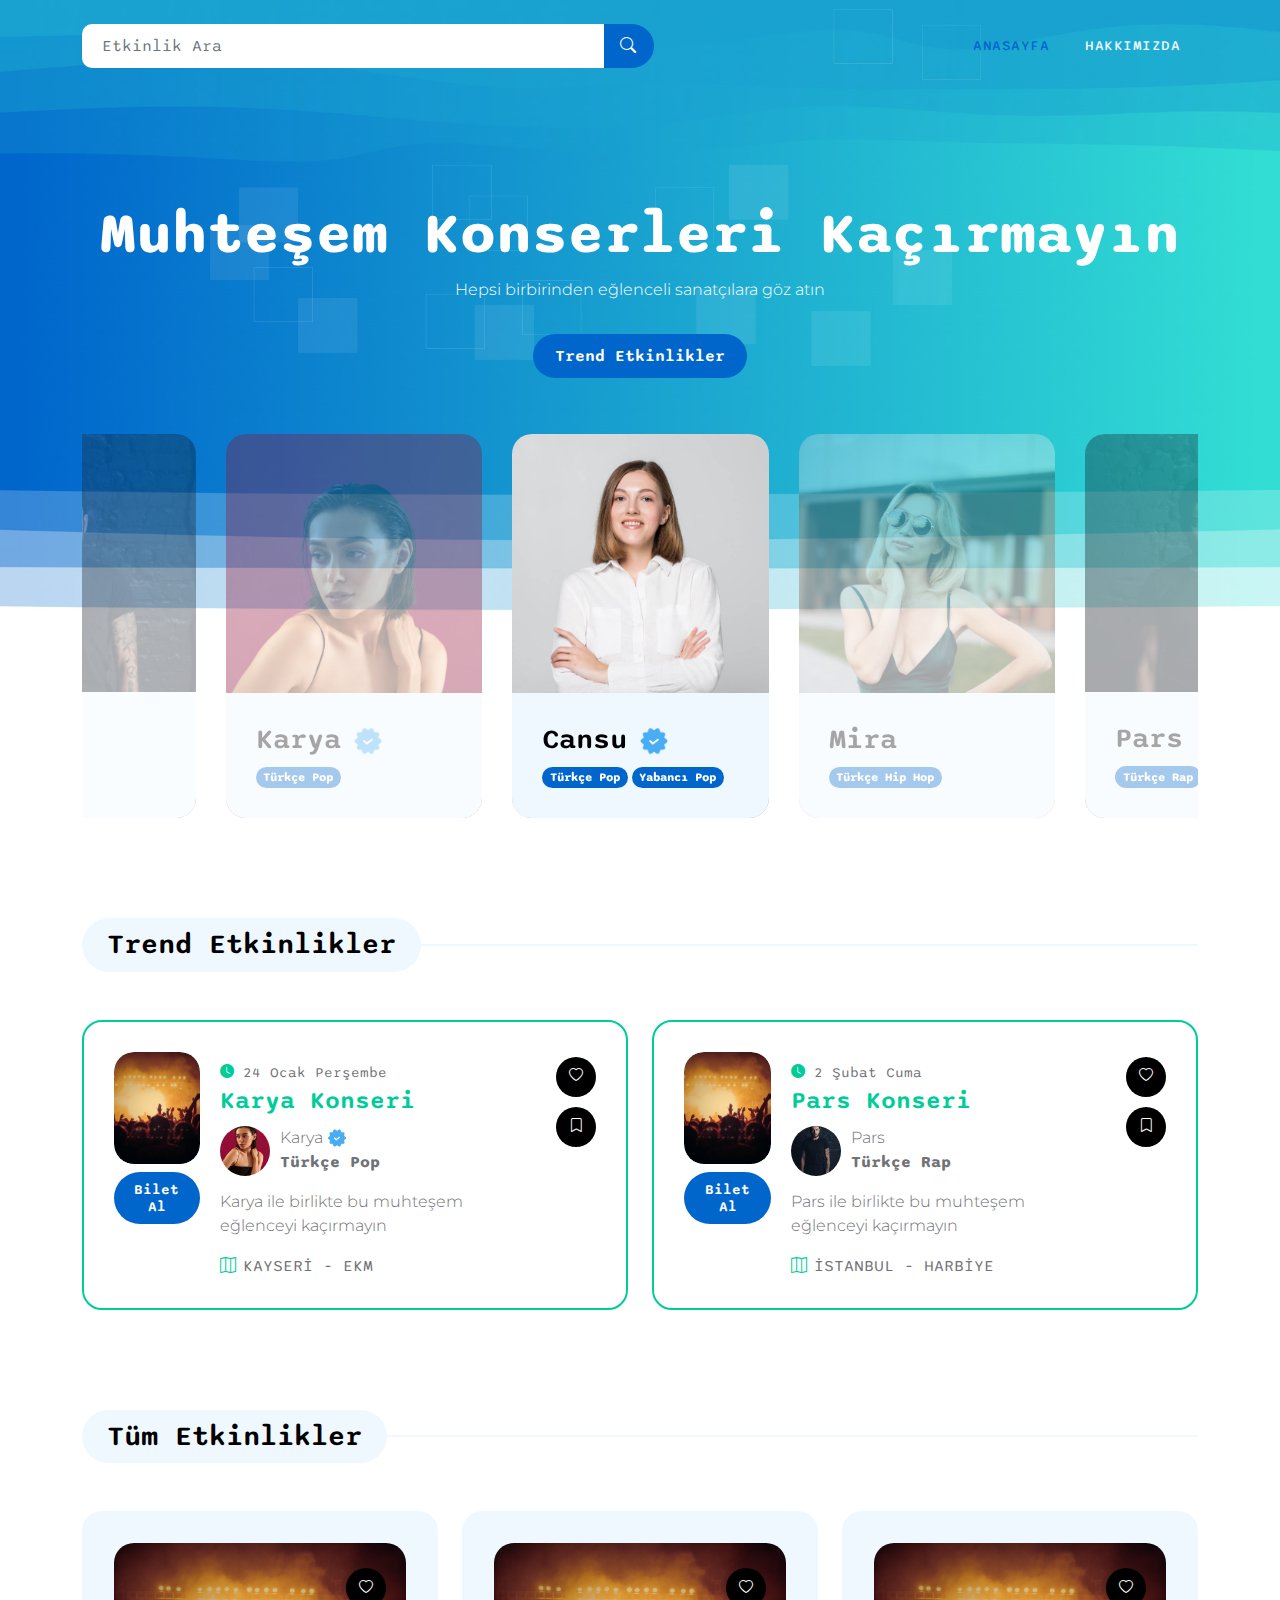
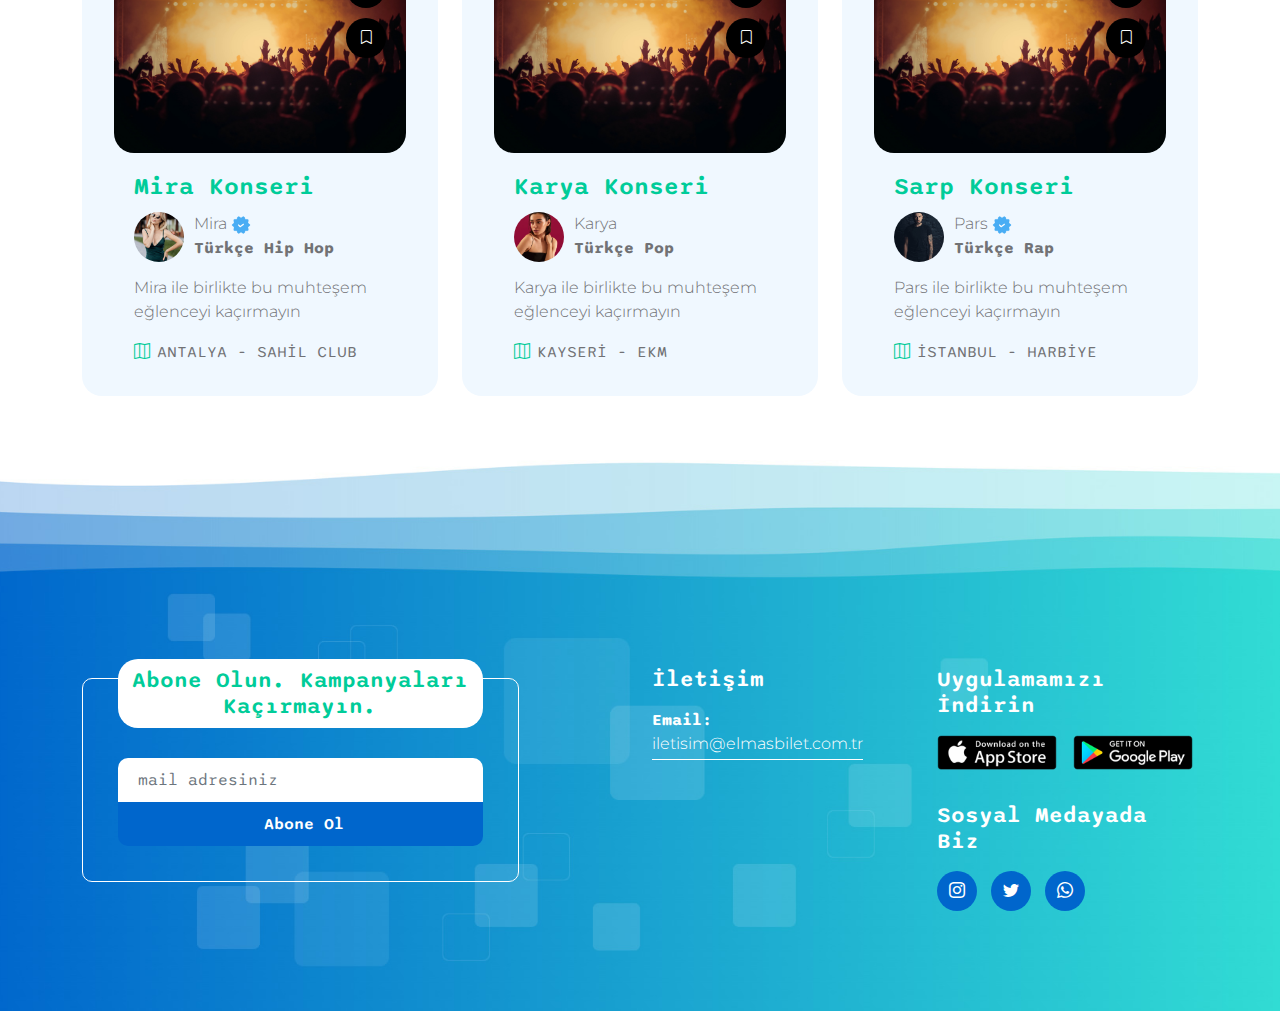
==== index.html @ 452627e2 "first commit" ====
<!doctype html>
<html lang="en">
    <head>
        <meta charset="utf-8">
        <meta name="viewport" content="width=device-width, initial-scale=1">

        <meta name="description" content="">
        <meta name="author" content="">

        <title>Elmas Bilet | Konser Etkinlikleri ve Biletleri</title>

        <!-- CSS FILES -->        
        <link rel="preconnect" href="https://fonts.googleapis.com">
        
        <link rel="preconnect" href="https://fonts.gstatic.com" crossorigin>

        <link href="https://fonts.googleapis.com/css2?family=Montserrat:wght@300;400&family=Sono:wght@200;300;400;500;700&display=swap" rel="stylesheet">
                        
        <link rel="stylesheet" href="css/bootstrap.min.css">

        <link rel="stylesheet" href="css/bootstrap-icons.css">

        <link rel="stylesheet" href="css/owl.carousel.min.css">
        
        <link rel="stylesheet" href="css/owl.theme.default.min.css">

        <link href="css/style.css" rel="stylesheet">

        <link rel="icon" href="images/favicon.ico">
        
    </head>
    
    <body>

        <main>

            <nav class="navbar navbar-expand-lg">
                <div class="container">

                    <form action="#" method="get" class="custom-form search-form flex-fill me-3" role="search">
                        <div class="input-group input-group-lg">    
                            <input name="search" type="search" class="form-control" id="search" placeholder="Etkinlik Ara" aria-label="Search">

                            <button type="submit" class="form-control" id="submit">
                                <i class="bi-search"></i>
                            </button>
                        </div>
                    </form>
    
                    <button class="navbar-toggler" type="button" data-bs-toggle="collapse" data-bs-target="#navbarNav" aria-controls="navbarNav" aria-expanded="false" aria-label="Toggle navigation">
                        <span class="navbar-toggler-icon"></span>
                </button>
    
                    <div class="collapse navbar-collapse" id="navbarNav">
                        <ul class="navbar-nav ms-lg-auto">
                            <li class="nav-item">
                                <a class="nav-link active" href="index.html">Anasayfa</a>
                            </li>

                            <li class="nav-item">
                                <a class="nav-link" href="about.html">Hakkımızda</a>
                            </li>
                        </ul>
                    </div>
                </div>
            </nav>
            

            <section class="hero-section">
                <div class="container">
                    <div class="row">

                        <div class="col-lg-12 col-12">
                            <div class="text-center mb-5 pb-2">
                                <h1 class="text-white">Muhteşem Konserleri Kaçırmayın</h1>

                                <p class="text-white">Hepsi birbirinden eğlenceli sanatçılara göz atın</p>

                                <a href="#section_2" class="btn custom-btn smoothscroll mt-3">Trend Etkinlikler</a>
                            </div>

                            <div class="owl-carousel owl-theme">
                                <div class="owl-carousel-info-wrap item">
                                    <img src="images/profile/smiling-business-woman-with-folded-hands-against-white-wall-toothy-smile-crossed-arms.jpg" class="owl-carousel-image img-fluid" alt="">

                                    <div class="owl-carousel-info">
                                        <h4 class="mb-2">
                                            Cansu
                                            <img src="images/verified.png" class="owl-carousel-verified-image img-fluid" alt="">
                                        </h4>

                                        <span class="badge">Türkçe Pop</span>

                                        <span class="badge">Yabancı Pop</span>
                                    </div>

                                    <div class="social-share">
                                        <ul class="social-icon">
                                            <li class="social-icon-item">
                                                <a href="#" class="social-icon-link bi-twitter"></a>
                                            </li>

                                            <li class="social-icon-item">
                                                <a href="#" class="social-icon-link bi-facebook"></a>
                                            </li>
                                        </ul>
                                    </div>
                                </div>

                                <div class="owl-carousel-info-wrap item">
                                    <img src="images/profile/cute-smiling-woman-outdoor-portrait.jpg" class="owl-carousel-image img-fluid" alt="">

                                    <div class="owl-carousel-info">
                                        <h4 class="mb-2">Mira</h4>

                                        <span class="badge">Türkçe Hip Hop</span>

                                    </div>

                                    <div class="social-share">
                                        <ul class="social-icon">
                                            <li class="social-icon-item">
                                                <a href="#" class="social-icon-link bi-twitter"></a>
                                            </li>

                                            <li class="social-icon-item">
                                                <a href="#" class="social-icon-link bi-facebook"></a>
                                            </li>

                                            <li class="social-icon-item">
                                                <a href="#" class="social-icon-link bi-pinterest"></a>
                                            </li>
                                        </ul>
                                    </div>
                                </div>

                                <div class="owl-carousel-info-wrap item">
                                    <img src="images/profile/man-portrait.jpg" class="owl-carousel-image img-fluid" alt="">

                                    <div class="owl-carousel-info">
                                        <h4 class="mb-2">Pars</h4>

                                        <span class="badge">Türkçe Rap</span>
                                    </div>

                                    <div class="social-share">
                                        <ul class="social-icon">
                                            <li class="social-icon-item">
                                                <a href="#" class="social-icon-link bi-instagram"></a>
                                            </li>

                                            <li class="social-icon-item">
                                                <a href="#" class="social-icon-link bi-youtube"></a>
                                            </li>
                                        </ul>
                                    </div>
                                </div>

                                <div class="owl-carousel-info-wrap item">
                                    <img src="images/profile/woman-posing-black-dress-medium-shot.jpg" class="owl-carousel-image img-fluid" alt="">

                                    <div class="owl-carousel-info">
                                        <h4 class="mb-2">
                                            Karya
                                            <img src="images/verified.png" class="owl-carousel-verified-image img-fluid" alt="">
                                        </h4>

                                        <span class="badge">Türkçe Pop</span>
                                    </div>

                                    <div class="social-share">
                                        <ul class="social-icon">
                                            <li class="social-icon-item">
                                                <a href="#" class="social-icon-link bi-instagram"></a>
                                            </li>

                                            <li class="social-icon-item">
                                                <a href="#" class="social-icon-link bi-youtube"></a>
                                            </li>
                                        </ul>
                                    </div>
                                </div>
                            </div>
                        </div>

                    </div>
                </div>
            </section>


            <section class="latest-podcast-section section-padding pb-0" id="section_2">
                <div class="container">
                    <div class="row justify-content-center">

                        <div class="col-lg-12 col-12">
                            <div class="section-title-wrap mb-5">
                                <h4 class="section-title">Trend Etkinlikler</h4>
                            </div>
                        </div>

                        <div class="col-lg-6 col-12 mb-4 mb-lg-0">
                            <div class="custom-block d-flex">
                                <div class="">
                                    <div class="custom-block-icon-wrap">
                                        <div class="section-overlay"></div>
                                        <a href="karya-detail.html" class="custom-block-image-wrap">
                                            <img src="images/konserKartMini.jpg" class="custom-block-image img-fluid" alt="">
                                        </a>
                                    </div>

                                    <div class="mt-2">
                                        <a href="#" class="btn custom-btn">
                                            Bilet Al
                                        </a>
                                    </div>
                                </div>

                                <div class="custom-block-info">
                                    <div class="custom-block-top d-flex mb-1">
                                        <small class="me-4">
                                            <i class="bi-clock-fill custom-icon"></i>
                                            24 Ocak Perşembe
                                        </small>
                                    </div>

                                    <h5 class="mb-2">
                                        <a href="karya-detail.html">
                                            Karya Konseri
                                        </a>
                                    </h5>

                                    <div class="profile-block d-flex">
                                        <img src="images/profile/woman-posing-black-dress-medium-shot.jpg" class="profile-block-image img-fluid" alt="">

                                        <p>
                                            Karya
                                            <img src="images/verified.png" class="verified-image img-fluid" alt="">
                                            <strong>Türkçe Pop</strong></p>
                                    </div>

                                    <p class="mb-0">Karya ile birlikte bu muhteşem eğlenceyi kaçırmayın</p>

                                    <div class="custom-block-bottom d-flex justify-content-between mt-3">
                                        <a href="#" class="bi-map me-1">
                                            <span>KAYSERİ - EKM </span>
                                        </a>
                                    </div>
                                </div>

                                <div class="d-flex flex-column ms-auto">
                                    <a href="#" class="badge ms-auto">
                                        <i class="bi-heart"></i>
                                    </a>

                                    <a href="#" class="badge ms-auto">
                                        <i class="bi-bookmark"></i>
                                    </a>
                                </div>
                            </div>
                        </div>

                        <div class="col-lg-6 col-12">
                            <div class="custom-block d-flex">
                                <div class="">
                                    <div class="custom-block-icon-wrap">
                                        <div class="section-overlay"></div>
                                        <a href="pars-detail.html" class="custom-block-image-wrap">
                                            <img src="images/konserKartMini.jpg" class="custom-block-image img-fluid" alt="">                                        
                                        </a>
                                    </div>

                                    <div class="mt-2">
                                        <a href="#" class="btn custom-btn">
                                            Bilet Al
                                        </a>
                                    </div>
                                </div>

                                <div class="custom-block-info">
                                    <div class="custom-block-top d-flex mb-1">
                                        <small class="me-4">
                                            <i class="bi-clock-fill custom-icon"></i>
                                            2 Şubat Cuma
                                        </small>
                                    </div>

                                    <h5 class="mb-2">
                                        <a href="pars-detail.html">
                                            Pars Konseri
                                        </a>
                                    </h5>

                                    <div class="profile-block d-flex">
                                        <img src="images/profile/man-portrait.jpg" class="profile-block-image img-fluid" alt="">

                                        <p>Pars
                                            <strong>Türkçe Rap</strong></p>
                                    </div>

                                    <p class="mb-0">Pars ile birlikte bu muhteşem eğlenceyi kaçırmayın</p>

                                    <div class="custom-block-bottom d-flex justify-content-between mt-3">
                                        <a href="#" class="bi-map me-1">
                                            <span>İSTANBUL - HARBİYE</span>
                                        </a>
                                    </div>
                                </div>

                                <div class="d-flex flex-column ms-auto">
                                    <a href="#" class="badge ms-auto">
                                        <i class="bi-heart"></i>
                                    </a>

                                    <a href="#" class="badge ms-auto">
                                        <i class="bi-bookmark"></i>
                                    </a>
                                </div>
                            </div>
                        </div>

                    </div>
                </div>
            </section>

            <section class="trending-podcast-section section-padding">
                <div class="container">
                    <div class="row">

                        <div class="col-lg-12 col-12">
                            <div class="section-title-wrap mb-5">
                                <h4 class="section-title">Tüm Etkinlikler</h4>
                            </div>
                        </div>

                        <div class="col-lg-4 col-12 mb-4 mb-lg-0">
                            <div class="custom-block custom-block-full">
                                <div class="custom-block-image-wrap">
                                    <a href="mira-detail.html">
                                        <img src="images/konserKartMini.jpg" class="custom-block-image img-fluid" alt="">
                                    </a>
                                </div>

                                <div class="custom-block-info">
                                    <h5 class="mb-2">
                                        <a href="mira-detail.html">
                                            Mira Konseri
                                        </a>
                                    </h5>

                                    <div class="profile-block d-flex">
                                        <img src="images/profile/cute-smiling-woman-outdoor-portrait.jpg" class="profile-block-image img-fluid" alt="">

                                        <p>
                                            Mira
                                            <img src="images/verified.png" class="verified-image img-fluid" alt="">
                                            <strong>Türkçe Hip Hop</strong>
                                        </p>
                                    </div>

                                    <p class="mb-0">Mira ile birlikte bu muhteşem eğlenceyi kaçırmayın</p>

                                    <div class="custom-block-bottom d-flex justify-content-between mt-3">
                                        <a href="#" class="bi-map me-1">
                                            <span>ANTALYA - SAHİL CLUB</span>
                                        </a>
                                    </div>
                                </div>

                                <div class="social-share d-flex flex-column ms-auto">
                                    <a href="#" class="badge ms-auto">
                                        <i class="bi-heart"></i>
                                    </a>

                                    <a href="#" class="badge ms-auto">
                                        <i class="bi-bookmark"></i>
                                    </a>
                                </div>
                            </div>
                        </div>

                        <div class="col-lg-4 col-12 mb-4 mb-lg-0">
                            <div class="custom-block custom-block-full">
                                <div class="custom-block-image-wrap">
                                    <a href="karya-detail.html">
                                        <img src="images/konserKartMini.jpg" class="custom-block-image img-fluid" alt="">
                                    </a>
                                </div>

                                <div class="custom-block-info">
                                    <h5 class="mb-2">
                                        <a href="karya-detail.html">
                                            Karya Konseri
                                        </a>
                                    </h5>

                                    <div class="profile-block d-flex">
                                        <img src="images/profile/woman-posing-black-dress-medium-shot.jpg" class="profile-block-image img-fluid" alt="">

                                        <p>Karya
                                            <strong>Türkçe Pop</strong></p>
                                    </div>

                                    <p class="mb-0">Karya ile birlikte bu muhteşem eğlenceyi kaçırmayın</p>

                                    <div class="custom-block-bottom d-flex justify-content-between mt-3">
                                        <a href="#" class="bi-map me-1">
                                            <span>KAYSERİ - EKM</span>
                                        </a>
                                    </div>
                                </div>

                                <div class="social-share d-flex flex-column ms-auto">
                                    <a href="#" class="badge ms-auto">
                                        <i class="bi-heart"></i>
                                    </a>

                                    <a href="#" class="badge ms-auto">
                                        <i class="bi-bookmark"></i>
                                    </a>
                                </div>
                            </div>
                        </div>

                        <div class="col-lg-4 col-12">
                            <div class="custom-block custom-block-full">
                                <div class="custom-block-image-wrap">
                                    <a href="pars-detail.html">
                                        <img src="images/konserKartMini.jpg" class="custom-block-image img-fluid" alt="">
                                    </a>
                                </div>

                                <div class="custom-block-info">
                                    <h5 class="mb-2">
                                        <a href="pars-detail.html">
                                            Sarp Konseri
                                        </a>
                                    </h5>

                                    <div class="profile-block d-flex">
                                        <img src="images/profile/man-portrait.jpg" class="profile-block-image img-fluid" alt="">

                                        <p>
                                            Pars
                                            <img src="images/verified.png" class="verified-image img-fluid" alt="">
                                            <strong>Türkçe Rap</strong></p>
                                    </div>

                                    <p class="mb-0">Pars ile birlikte bu muhteşem eğlenceyi kaçırmayın</p>

                                    <div class="custom-block-bottom d-flex justify-content-between mt-3">
                                        <a href="#" class="bi-map me-1">
                                            <span>İSTANBUL - HARBİYE</span>
                                        </a>
                                    </div>
                                </div>

                                <div class="social-share d-flex flex-column ms-auto">
                                    <a href="#" class="badge ms-auto">
                                        <i class="bi-heart"></i>
                                    </a>

                                    <a href="#" class="badge ms-auto">
                                        <i class="bi-bookmark"></i>
                                    </a>
                                </div>
                            </div>
                        </div>

                    </div>
                </div>
            </section>
        </main>


        <footer class="site-footer">   
            <div class="container">
                <div class="row">

                    <div class="col-lg-6 col-12 mb-5 mb-lg-0">
                        <div class="subscribe-form-wrap">
                            <h6>Abone Olun. Kampanyaları Kaçırmayın.</h6>

                            <form class="custom-form subscribe-form" action="#" method="get" role="form">
                                <input type="email" name="subscribe-email" id="subscribe-email" pattern="[^ @]*@[^ @]*" class="form-control" placeholder="mail adresiniz" required="">

                                <div class="col-lg-12 col-12">
                                    <button type="submit" class="form-control" id="submit">Abone Ol</button>
                                </div>
                            </form>
                        </div>
                    </div>

                    <div class="col-lg-3 col-md-6 col-12 mb-4 mb-md-0 mb-lg-0">
                        <h6 class="site-footer-title mb-3">İletişim</h6>
                        <p>
                            <strong class="d-inline me-2">Email:</strong>
                            <a href="#">iletisim@elmasbilet.com.tr</a> 
                        </p>
                    </div>

                    <div class="col-lg-3 col-md-6 col-12">
                        <h6 class="site-footer-title mb-3">Uygulamamızı İndirin</h6>

                        <div class="site-footer-thumb mb-4 pb-2">
                            <div class="d-flex flex-wrap">
                                <a href="#">
                                    <img src="images/app-store.png" class="me-3 mb-2 mb-lg-0 img-fluid" alt="">
                                </a>

                                <a href="#">
                                    <img src="images/play-store.png" class="img-fluid" alt="">
                                </a>
                            </div>
                        </div>

                        <h6 class="site-footer-title mb-3">Sosyal Medayada Biz</h6>

                        <ul class="social-icon">
                            <li class="social-icon-item">
                                <a href="#" class="social-icon-link bi-instagram"></a>
                            </li>

                            <li class="social-icon-item">
                                <a href="#" class="social-icon-link bi-twitter"></a>
                            </li>

                            <li class="social-icon-item">
                                <a href="#" class="social-icon-link bi-whatsapp"></a>
                            </li>
                        </ul>
                    </div>

                </div>
            </div>
        </footer>


        <!-- JAVASCRIPT FILES -->
        <script src="js/jquery.min.js"></script>
        <script src="js/bootstrap.bundle.min.js"></script>
        <script src="js/owl.carousel.min.js"></script>
        <script src="js/custom.js"></script>

    </body>
</html>
---- css/style.css ----
/*

TemplateMo 584 Pod Talk

https://templatemo.com/tm-584-pod-talk

*/



/*---------------------------------------
  CUSTOM PROPERTIES ( VARIABLES )             
-----------------------------------------*/
:root {
  --white-color:                  #ffffff;
  --primary-color:                #00CC99;
  --secondary-color:              #0066CC;
  --section-bg-color:             #f0f8ff;
  --custom-btn-bg-color:          #0066CC;
  --custom-btn-bg-hover-color:    #00CC99;
  --dark-color:                   #000000;
  --p-color:                      #717275;
  --border-color:                 #7fffd4;
  --link-hover-color:             #0066CC;

  --body-font-family:             'Montserrat', sans-serif;
  --title-font-family:            'Sono', sans-serif;

  --h1-font-size:                 58px;
  --h2-font-size:                 46px;
  --h3-font-size:                 32px;
  --h4-font-size:                 28px;
  --h5-font-size:                 24px;
  --h6-font-size:                 22px;
  --p-font-size:                  16px;
  --menu-font-size:               14px;

  --border-radius-large:          100px;
  --border-radius-medium:         20px;
  --border-radius-small:          10px;

  --font-weight-light:            300;
  --font-weight-normal:           400;
  --font-weight-medium:           500;
  --font-weight-semibold:         600;
  --font-weight-bold:             700;
}

body {
  background-color: var(--white-color);
  font-family: var(--body-font-family); 
}


/*---------------------------------------
  TYPOGRAPHY               
-----------------------------------------*/

h2,
h3,
h4,
h5,
h6 {
  color: var(--dark-color);
}

h1,
h2,
h3,
h4,
h5,
h6 {
  font-family: var(--title-font-family); 
  font-weight: var(--font-weight-semibold);
}

h1 {
  font-size: var(--h1-font-size);
  font-weight: var(--font-weight-bold);
}

h2 {
  font-size: var(--h2-font-size);
  font-weight: var(--font-weight-bold);
}

h3 {
  font-size: var(--h3-font-size);
}

h4 {
  font-size: var(--h4-font-size);
}

h5 {
  font-size: var(--h5-font-size);
}

h6 {
  font-size: var(--h6-font-size);
}

p {
  color: var(--p-color);
  font-size: var(--p-font-size);
  font-weight: var(--font-weight-light);
}

ul li {
  color: var(--p-color);
  font-size: var(--p-font-size);
  font-weight: var(--font-weight-light);
}

a, 
button {
  touch-action: manipulation;
  transition: all 0.3s;
}

a {
  display: inline-block;
  color: var(--primary-color);
  text-decoration: none;
}

a:hover {
  color: var(--link-hover-color);
}

b,
strong {
  font-weight: var(--font-weight-bold);
}

::selection {
  background-color: var(--primary-color);
  color: var(--white-color);
}


/*---------------------------------------
  SECTION               
-----------------------------------------*/
.section-title-wrap {
  position: relative;
}

.section-title-wrap::after {
  content: "";
  background: var(--section-bg-color);
  width: 100%;
  height: 2px;
  position: absolute;
  top: 50%;
  left: 50%;
  transform: translate(-50%, -50%);
  pointer-events: none;
}

.section-title {
  background: var(--section-bg-color);
  border-radius: var(--border-radius-large);
  display: inline-block;
  position: relative;
  z-index: 2;
  margin-bottom: 0;
  padding: 10px 25px;
}

.section-padding {
  padding-top: 100px;
  padding-bottom: 100px;
}

main {
  position: relative;
  z-index: 1;
}

.section-bg {
  background-color: var(--section-bg-color);
}

.section-overlay {
  background-color: var(--primary-color);
  position: absolute;
  top: 0;
  left: 0;
  pointer-events: none;
  width: 100%;
  height: 100%;
  opacity: 0.85;
}

.section-overlay + .container {
  position: relative;
}


/*---------------------------------------
  CUSTOM ICON COLOR               
-----------------------------------------*/
.custom-icon {
  color: var(--primary-color);
}


/*---------------------------------------
  CUSTOM BUTTON               
-----------------------------------------*/
.custom-btn {
  background: var(--custom-btn-bg-color);
  border: 2px solid transparent;
  border-radius: var(--border-radius-large);
  color: var(--white-color);
  font-family: var(--title-font-family);
  font-size: var(--p-font-size);
  font-weight: var(--font-weight-semibold);
  line-height: normal;
  transition: all 0.3s;
  padding: 10px 20px;
}

.custom-btn:hover {
  background: var(--custom-btn-bg-hover-color);
  color: var(--white-color);
}

.custom-border-btn {
  background: transparent;
  border: 2px solid var(--custom-btn-bg-color);
  color: var(--custom-btn-bg-color);
}

.custom-border-btn:hover {
  background: var(--custom-btn-bg-color);
  border-color: transparent;
  color: var(--primary-color);
}

.custom-btn-bg-white {
  border-color: var(--white-color);
  color: var(--white-color);
}


/*---------------------------------------
  SITE HEADER              
-----------------------------------------*/
.site-header {
  background-image: url('../images/templatemo-wave-header.jpg'), linear-gradient(#348CD2, #FFFFFF);;
  background-repeat: no-repeat;
  background-size: cover;
  background-position: center;
  min-height: 480px;
  position: relative;
}

.site-header h2 {
  color: var(--white-color);
}


/*---------------------------------------
  NAVIGATION              
-----------------------------------------*/
.navbar {
  background-color: transparent;
  position: absolute;
  top: 0;
  right: 0;
  left: 0;
  z-index: 9;
  padding-top: 20px;
  padding-bottom: 20px;
}

.navbar .navbar-brand,
.navbar .navbar-brand:hover {
  color: var(--white-color);
}

.navbar .logo-image {
  width: 100px;
}

.logo-image {
  width: 120px;
  height: auto;
  color: #ffffff;
}

.navbar-brand,
.navbar-brand:hover {
  font-size: var(--h3-font-size);
  font-weight: var(--font-weight-bold);
  display: inline-block;
}

.navbar-brand span {
  font-family: var(--title-font-family);
}

.navbar-nav .nav-link {
  display: inline-block;
  color: var(--section-bg-color);
  font-family: var(--title-font-family); 
  font-size: var(--menu-font-size);
  font-weight: var(--font-weight-medium);
  text-transform: uppercase;
  letter-spacing: 0.5px;
  position: relative;
  padding-top: 15px;
  padding-bottom: 15px;
}

.navbar-expand-lg .navbar-nav .nav-link {
  padding-right: 18px;
  padding-left: 18px;
}

.navbar-nav .nav-link.active, 
.navbar-nav .nav-link:hover {
  color: var(--secondary-color);
}

.navbar .dropdown-menu {
  background: var(--white-color);
  box-shadow: 0 1rem 3rem rgba(0,0,0,.175);
  border: 0;
  display: inherit;
  opacity: 0;
  min-width: 9rem;
  margin-top: 20px;
  padding: 13px 0 10px 0;
  transition: all 0.3s;
  pointer-events: none;
}

.navbar .dropdown-menu::before {
  content: "";
  width: 0;
  height: 0;
  border-left: 20px solid transparent;
  border-right: 20px solid transparent;
  border-bottom: 15px solid var(--white-color);
  position: absolute;
  top: -10px;
  left: 10px;
}

.navbar .dropdown-item {
  display: inline-block;
  color: var(--p-bg-color);
  font-family: var(--title-font-family); 
  font-size: var(--menu-font-size);
  font-weight: var(--font-weight-medium);
  text-transform: uppercase;
  letter-spacing: 0.5px;
  position: relative;
}

.navbar .dropdown-item.active, 
.navbar .dropdown-item:active,
.navbar .dropdown-item:focus, 
.navbar .dropdown-item:hover {
  background: transparent;
  color: var(--secondary-color);
}

.navbar .dropdown-toggle::after {
  content: "\f282";
  display: inline-block;
  font-family: bootstrap-icons !important;
  font-size: var(--menu-font-size);
  font-style: normal;
  font-weight: normal !important;
  font-variant: normal;
  text-transform: none;
  line-height: 1;
  vertical-align: -.125em;
  -webkit-font-smoothing: antialiased;
  -moz-osx-font-smoothing: grayscale;
  position: relative;
  left: 2px;
  border: 0;
}

@media screen and (min-width: 992px) {
  .navbar .dropdown:hover .dropdown-menu {
    opacity: 1;
    margin-top: 0;
    pointer-events: auto;
  }
}

.navbar .custom-border-btn {
  border-color: var(--white-color);
  color: var(--white-color);
}

.navbar .custom-border-btn:hover {
  background: var(--white-color);
  color: var(--secondary-color);
}

.navbar-toggler {
  border: 0;
  padding: 0;
  cursor: pointer;
  margin: 0;
  width: 30px;
  height: 35px;
  outline: none;
}

.navbar-toggler:focus {
  outline: none;
  box-shadow: none;
}

.navbar-toggler[aria-expanded="true"] .navbar-toggler-icon {
  background: transparent;
}

.navbar-toggler[aria-expanded="true"] .navbar-toggler-icon:before,
.navbar-toggler[aria-expanded="true"] .navbar-toggler-icon:after {
  transition: top 300ms 50ms ease, -webkit-transform 300ms 350ms ease;
  transition: top 300ms 50ms ease, transform 300ms 350ms ease;
  transition: top 300ms 50ms ease, transform 300ms 350ms ease, -webkit-transform 300ms 350ms ease;
  top: 0;
}

.navbar-toggler[aria-expanded="true"] .navbar-toggler-icon:before {
  transform: rotate(45deg);
}

.navbar-toggler[aria-expanded="true"] .navbar-toggler-icon:after {
  transform: rotate(-45deg);
}

.navbar-toggler .navbar-toggler-icon {
  background: var(--white-color);
  transition: background 10ms 300ms ease;
  display: block;
  width: 30px;
  height: 2px;
  position: relative;
}

.navbar-toggler .navbar-toggler-icon:before,
.navbar-toggler .navbar-toggler-icon:after {
  transition: top 300ms 350ms ease, -webkit-transform 300ms 50ms ease;
  transition: top 300ms 350ms ease, transform 300ms 50ms ease;
  transition: top 300ms 350ms ease, transform 300ms 50ms ease, -webkit-transform 300ms 50ms ease;
  position: absolute;
  right: 0;
  left: 0;
  background: var(--white-color);
  width: 30px;
  height: 2px;
  content: '';
}

.navbar-toggler .navbar-toggler-icon::before {
  top: -8px;
}

.navbar-toggler .navbar-toggler-icon::after {
  top: 8px;
}


/*---------------------------------------
  CAROUSEL        
-----------------------------------------*/
.hero-section {
  background-image: url('../images/templatemo-wave-banner.jpg'), linear-gradient(#348CD2, #FFFFFF);
  background-repeat: no-repeat;
  background-size: 108% 76%;
  background-position: top;
  padding-top: 200px;
}

.owl-carousel {
  text-align: center;
}

.owl-carousel-image {
  display: block;
}

.owl-carousel .owl-item .owl-carousel-verified-image {
  display: inline-block;
  width: 30px;
  height: auto;
  position: relative;
  right: 5px;
}

.verified-image {
  display: inline-block;
  width: 20px;
  height: auto;
}

.owl-carousel .owl-item {
  opacity: 0.35;
}

.owl-carousel .owl-item.active.center {
  opacity: 1;
}

.owl-carousel-info-wrap {
  border-radius: var(--border-radius-medium);
  position: relative;
  overflow: hidden;
  text-align: left;
}

.owl-carousel-info {
  background-color: var(--section-bg-color);
  box-shadow: 0 1rem 3rem rgba(0,0,0,.175);
  position: absolute;
  bottom: 0;
  right: 0;
  left: 0;
  padding: 30px;
}

.badge {
  background-color: var(--custom-btn-bg-color);
  font-family: var(--title-font-family);
  border-radius: var(--border-radius-large);
  color: var(--white-color);
  padding-bottom: 5px;
}

.owl-carousel-info-wrap .social-share,
.team-thumb .social-share {
  position: absolute;
  right: 0;
  bottom: 0;
}

.owl-carousel-info-wrap .social-icon,
.team-thumb .social-icon {
  opacity: 0;
  transition: all 0.3s ease;
  transform: translateX(0);
  padding-right: 20px;
  padding-left: 20px;
}

.owl-carousel .owl-item.active.center .owl-carousel-info-wrap:hover .social-icon,
.team-thumb:hover .social-icon {
  transform: translateY(-100%);
  opacity: 1;
}

.owl-carousel-info-wrap .social-icon-item,
.owl-carousel-info-wrap .social-icon-link,
.team-thumb .social-icon-item,
.team-thumb .social-icon-link {
  display: block;
  margin-bottom: 10px;
  margin-left: auto;
}

.owl-carousel-info-wrap .social-icon-link {
  margin-top: 5px;
  margin-bottom: 5px;
}

.owl-carousel .owl-dots {
  background-color: var(--white-color);
  box-shadow: 0 1rem 3rem rgba(0,0,0,.175);
  border-radius: var(--border-radius-large);
  display: inline-block;
  margin: auto;
  margin-top: 40px;
  padding: 15px 25px;
  padding-bottom: 7px;
}

.owl-theme .owl-nav.disabled+.owl-dots {
  margin-top: 40px;
}

.owl-theme .owl-dots .owl-dot.active span, 
.owl-theme .owl-dots .owl-dot:hover span {
  background: var(--secondary-color);
}


/*---------------------------------------
  CUSTOM BLOCK              
-----------------------------------------*/
.custom-block {
  border: 2px solid var(--primary-color);
  border-radius: var(--border-radius-medium);
  position: relative;
  overflow: hidden;
  padding: 30px;
  transition: all 0.3s ease;
}

.custom-block:hover {
  background: var(--white-color);
  box-shadow: 0 1rem 3rem rgba(0,0,0,.175);
  border-color: transparent;
  transform: translateY(-3px);
}

.custom-block-info {
  display: block;
  padding: 10px 20px;
  padding-bottom: 0;
}

.custom-block-image-wrap {
  position: relative;
  display: block;
  height: 100%;
}

.custom-block-image-wrap > a {
  display: block;
}

.custom-block-image {
  border-radius: var(--border-radius-medium);
  display: block;
  width: 112px;
  height: 112px;
  object-fit: cover;
}

.custom-block-image-detail-page .custom-block-image {
  width: 100%;
  height: 212px;
}

.custom-block .custom-block-icon {
  position: absolute;
  top: 50%;
  left: 50%;
  transform: translate(-50%, -50%);
}

.custom-block-icon-wrap {
  border-radius: var(--border-radius-medium);
  position: relative;
  overflow: hidden;
}

.custom-block-icon-wrap .section-overlay {
  opacity: 0.25;
}

.custom-block-btn-group {
  position: absolute;
  bottom: 0;
  right: 0;
  left: 0;
  margin: 20px;
}

.custom-block-btn-group .custom-block-icon {
  position: relative;
  top: 0;
  left: 0;
  transform: none;
}

.custom-block-icon {
  background: var(--primary-color);
  border-radius: var(--border-radius-medium);
  font-size: var(--p-font-size);
  color: var(--white-color);
  text-align: center;
  width: 32.5px;
  height: 32.5px;
  line-height: 32.5px;
  transition: all 0.3s;
}

.custom-block-icon:hover {
  background: var(--secondary-color);
  color: var(--white-color);
}

.custom-block .custom-btn {
  font-size: var(--menu-font-size);
  padding: 7px 15px;
}

.custom-block .custom-block-info + div .badge {
  background-color: var(--dark-color);
  color: var(--white-color);
  border-radius: 50px !important;
  font-size: var(--menu-font-size);
  display: flex;
  justify-content: center;
  text-align: center;
  width: 40px;
  height: 40px;
  line-height: 30px;
  margin-top: 5px;
  margin-bottom: 5px;
}

.custom-block .custom-block-info + div .badge:hover {
  background-color: var(--secondary-color);
}

.custom-block-full {
  background-color: var(--section-bg-color);
  border-color: transparent;
}

.custom-block-full:hover {
  border-color: var(--primary-color);
}

.custom-block-full .custom-block-info {
  padding: 20px;
  padding-bottom: 0;
}

.custom-block-full .custom-block-image {
  width: 100%;
  height: 210px;
}

.custom-block-full .social-share {
  position: absolute;
  top: 0;
  right: 0;
  margin: 50px;
}

.custom-block-top small {
  color: var(--p-color);
  font-family: var(--title-font-family);
}

.custom-block-top .badge {
  background-color: var(--secondary-color);
  color: var(--white-color);
  display: inline-block;
  vertical-align: middle;
  height: 26.64px;
  line-height: 20px;
}

.custom-block-bottom a:hover span {
  color: var(--primary-color);
}

.custom-block-bottom a span {
  font-family: var(--title-font-family);
  color: var(--p-color);
  text-transform: uppercase;
  margin-left: 3px;
}

.custom-block-overlay {
  border-color: transparent;
  padding: 0;
}

.custom-block-overlay .custom-block-image {
  margin: auto;
  width: 100%;
  height: 210px;
  transition: all 0.3s;
}

.custom-block-overlay:hover .custom-block-image {
  padding: 15px;
  padding-bottom: 0;
}

.custom-block-overlay-info {
  padding: 15px 20px 20px 20px;
}


/*---------------------------------------
  PROIFLE BLOCK               
-----------------------------------------*/
.profile-block {
  margin-top: 10px;
}

.profile-block-image {
  border-radius: var(--border-radius-large);
  width: 50px;
  height: 50px;
  object-fit: cover;
  margin-right: 10px;
}

.profile-block p strong {
  display: block;
  font-family: var(--title-font-family);
}

.profile-detail-block {
  border: 1px solid #dee2e6;
  border-radius: var(--border-radius-large);
  padding: 25px 35px;
}

.profile-detail-block p {
  margin-bottom: 0;
}


/*---------------------------------------
  ABOUT & TEAM SECTION               
-----------------------------------------*/
.about-image {
  border-radius: var(--border-radius-medium);
  display: block;
}

.team-thumb {
  border-radius: var(--border-radius-medium);
  position: relative;
  overflow: hidden;
}

.team-info {
  background-color: var(--white-color);
  position: absolute;
  bottom: 0;
  right: 0;
  left: 0;
  padding: 30px;
}


/*---------------------------------------
  PAGINATION               
-----------------------------------------*/
.pagination {
  border: 1px solid #dee2e6;
  border-radius: var(--border-radius-large);
  padding: 20px;
}

.page-link {
  border: 0;
  border-radius: var(--border-radius-small);
  color: var(--p-color);
  font-family: var(--title-font-family);
  margin: 0 5px;
  padding: 10px 20px;
}

.page-link:hover,
.page-item:first-child .page-link:hover,
.page-item:last-child .page-link:hover {
  background-color: var(--secondary-color);
  color: var(--white-color);
}

.page-item:first-child .page-link {
  margin-right: 10px;
}

.active>.page-link, .page-link.active {
  background-color: var(--secondary-color);
  border-color: var(--secondary-color);
}


/*---------------------------------------
  CONTACT               
-----------------------------------------*/
.contact-info p strong {
  font-family: var(--title-font-family);
  min-width: 90px;
}

.contact-info p a {
  color: var(--p-color);
  border-bottom: 1px solid;
  padding-bottom: 3px;
}

.contact-info p a:hover {
  color: var(--secondary-color);
}

.google-map {
  border-radius: var(--border-radius-medium);
}

.contact-form .form-floating>textarea {
  border-radius: var(--border-radius-medium);
  height: 150px;
}


/*---------------------------------------
  SUBSCRIBE FORM               
-----------------------------------------*/
.subscribe-form-wrap {
  border: 1px solid var(--white-color);
  border-radius: var(--border-radius-small);
  width: 80%;
  position: relative;
  top: 12px;
  padding: 35px;
}

.subscribe-form-wrap h6 {
  background: var(--white-color);
  border-radius: var(--border-radius-medium);
  color: var(--primary-color);
  text-align: center;
  position: relative;
  bottom: 55px;
  margin-bottom: -25px;
  padding: 8px;
}

.subscribe-form #subscribe-email {
  border: 0;
  border-radius: 10px 10px 0 0;
  margin-bottom: 0;
}

.subscribe-form #submit {
  border-radius: 0 0 10px 10px;
}


/*---------------------------------------
  CUSTOM FORM               
-----------------------------------------*/
.custom-form .form-control {
  border-radius: var(--border-radius-small);
  color: var(--p-color);
  font-family: var(--title-font-family);
  font-size: var(--p-font-size);
  margin-bottom: 24px;
  padding-top: 10px;
  padding-bottom: 10px;
  padding-left: 20px;
  outline: none;
}

.form-floating>label {
  padding-left: 20px;
}

.custom-form button[type="submit"] {
  background: var(--custom-btn-bg-color);
  border: none;
  border-radius: var(--border-radius-large);
  color: var(--white-color);
  font-family: var(--title-font-family);
  font-size: var(--p-font-size);
  font-weight: var(--font-weight-semibold);
  transition: all 0.3s;
  margin-bottom: 0;
}

.custom-form button[type="submit"]:hover,
.custom-form button[type="submit"]:focus {
  background: var(--custom-btn-bg-hover-color);
  border-color: transparent;
}


/*---------------------------------------
  SEARCH FORM               
-----------------------------------------*/
.search-form .form-control {
  border: 0;
  margin-bottom: 0;
}

.search-form button[type="submit"] {
  background: var(--secondary-color);
  border-color: var(--secondary-color);
  max-width: 50px;
  height: 100%;
  padding-left: 15px;
}

.search-form button[type="submit"]:hover {
  background: var(--primary-color);
}


/*---------------------------------------
  SITE FOOTER              
-----------------------------------------*/
.site-footer {
  background-image: url('../images/templatemo-wave-footer.jpg'), linear-gradient(#FFFFFF, #348CD2);
  background-repeat: no-repeat;
  background-size: cover;
  background-position: center;
  margin-top: -80px;
  padding-top: 100px;
  padding-bottom: 150px;
}

.site-footer > .container {
  position: relative;
  top: 50px;
  padding-top: 100px;
}

.site-footer-title,
.site-footer p {
  color: var(--white-color);
}

.site-footer p strong {
  font-family: var(--title-font-family);
}

.site-footer p a {
  color: var(--white-color);
  border-bottom: 1px solid;
  padding-bottom: 3px;
}

.site-footer p a:hover {
  color: var(--secondary-color);
}

.site-footer-thumb a img {
  display: block;
  width: 120px;
  min-width: 120px;
  height: auto;
}

.site-footer-links {
  margin-bottom: 0;
  padding-left: 0;
}

.site-footer-link-item {
  display: inline-block;
  list-style: none;
  margin-right: 10px;
  margin-left: 10px;
}

.site-footer-link {
  color: var(--white-color);
  font-size: var(--p-font-size);
  line-height: inherit;
}


/*---------------------------------------
  SOCIAL ICON               
-----------------------------------------*/
.social-icon {
  margin: 0;
  padding: 0;
}

.social-icon-item {
  list-style: none;
  display: inline-block;
  vertical-align: top;
}

.social-icon-link {
  background: var(--secondary-color);
  border-radius: var(--border-radius-large);
  color: var(--white-color);
  font-size: var(--p-font-size);
  display: block;
  margin-right: 10px;
  text-align: center;
  width: 40px;
  height: 40px;
  line-height: 40px;
  transition: background 0.2s, color 0.2s;
}

.social-icon-link:hover {
  background: var(--primary-color);
  color: var(--white-color);
}


/*---------------------------------------
  RESPONSIVE STYLES               
-----------------------------------------*/
@media screen and (min-width: 2160px) {
	.hero-section {
	  background-size: 100% 90%;
	  /* T o o p l a t e . c o m   C u s t o m i z e d */
	}
}


@media screen and (min-width: 1600px) {
  .site-footer {
    padding-top: 250px;
  }
}

@media screen and (max-width: 1240px) {
	.hero-section {
	  background-size: 116%;
	  /* T o o p l a t e . c o m   C u s t o m i z e d */
	}
}

@media screen and (max-width: 991px) {
  h1 {
    font-size: 48px;
  }

  h2 {
    font-size: 36px;
  }

  h3 {
    font-size: 32px;
  }

  h4 {
    font-size: 28px;
  }

  h5 {
    font-size: 20px;
  }

  h6 {
    font-size: 18px;
  }
  
  .hero-section {
	  background-size: 160% 66%; 
	  /* T o o p l a t e . c o m   C u s t o m i z e d */
	}

  .section-padding {
    padding-top: 50px;
    padding-bottom: 50px;
  }

  .navbar-nav {
    background-color: var(--primary-color);
    border-radius: var(--border-radius-medium);
    padding: 30px;
  }

  .navbar-nav .nav-link {
    padding: 5px 0;
  }

  .navbar-nav .dropdown-menu {
    position: relative;
    left: 10px;
    opacity: 1;
    pointer-events: auto;
    max-width: 155px;
    margin-top: 10px;
    margin-bottom: 15px;
  }

  .navbar-expand-lg .navbar-nav {
    padding-bottom: 20px;
  }

  .nav-tabs .nav-link:first-child {
    margin-right: 5px;
  }

  .nav-tabs .nav-link {
    font-size: var(--copyright-font-size);
    padding: 10px;
  }

  .copyright-text {
    text-align: center;
  }

  .site-footer {
    margin-top: -200px;
    padding-top: 200px;
    padding-bottom: 100px;
  }
}

@media screen and (max-width: 540px) {
	.hero-section {
  		background-size: 180% 65%;
		/* T o o p l a t e . c o m   C u s t o m i z e d */
	}

  .custom-block .custom-block-top {
    flex-direction: column;
  }

  .custom-block .custom-block-top small:last-child {
    margin-top: 10px;
    margin-bottom: 10px;
  }
}

@media screen and (max-width: 480px) {
  h1 {
    font-size: 36px;
  }

  h2 {
    font-size: 28px;
  }

  h3 {
    font-size: 26px;
  }

  h4 {
    font-size: 22px;
  }

  h5 {
    font-size: 20px;
  }
}

@media screen and (max-width: 414px) {
  .search-form {
    max-width: 200px;
  }

}
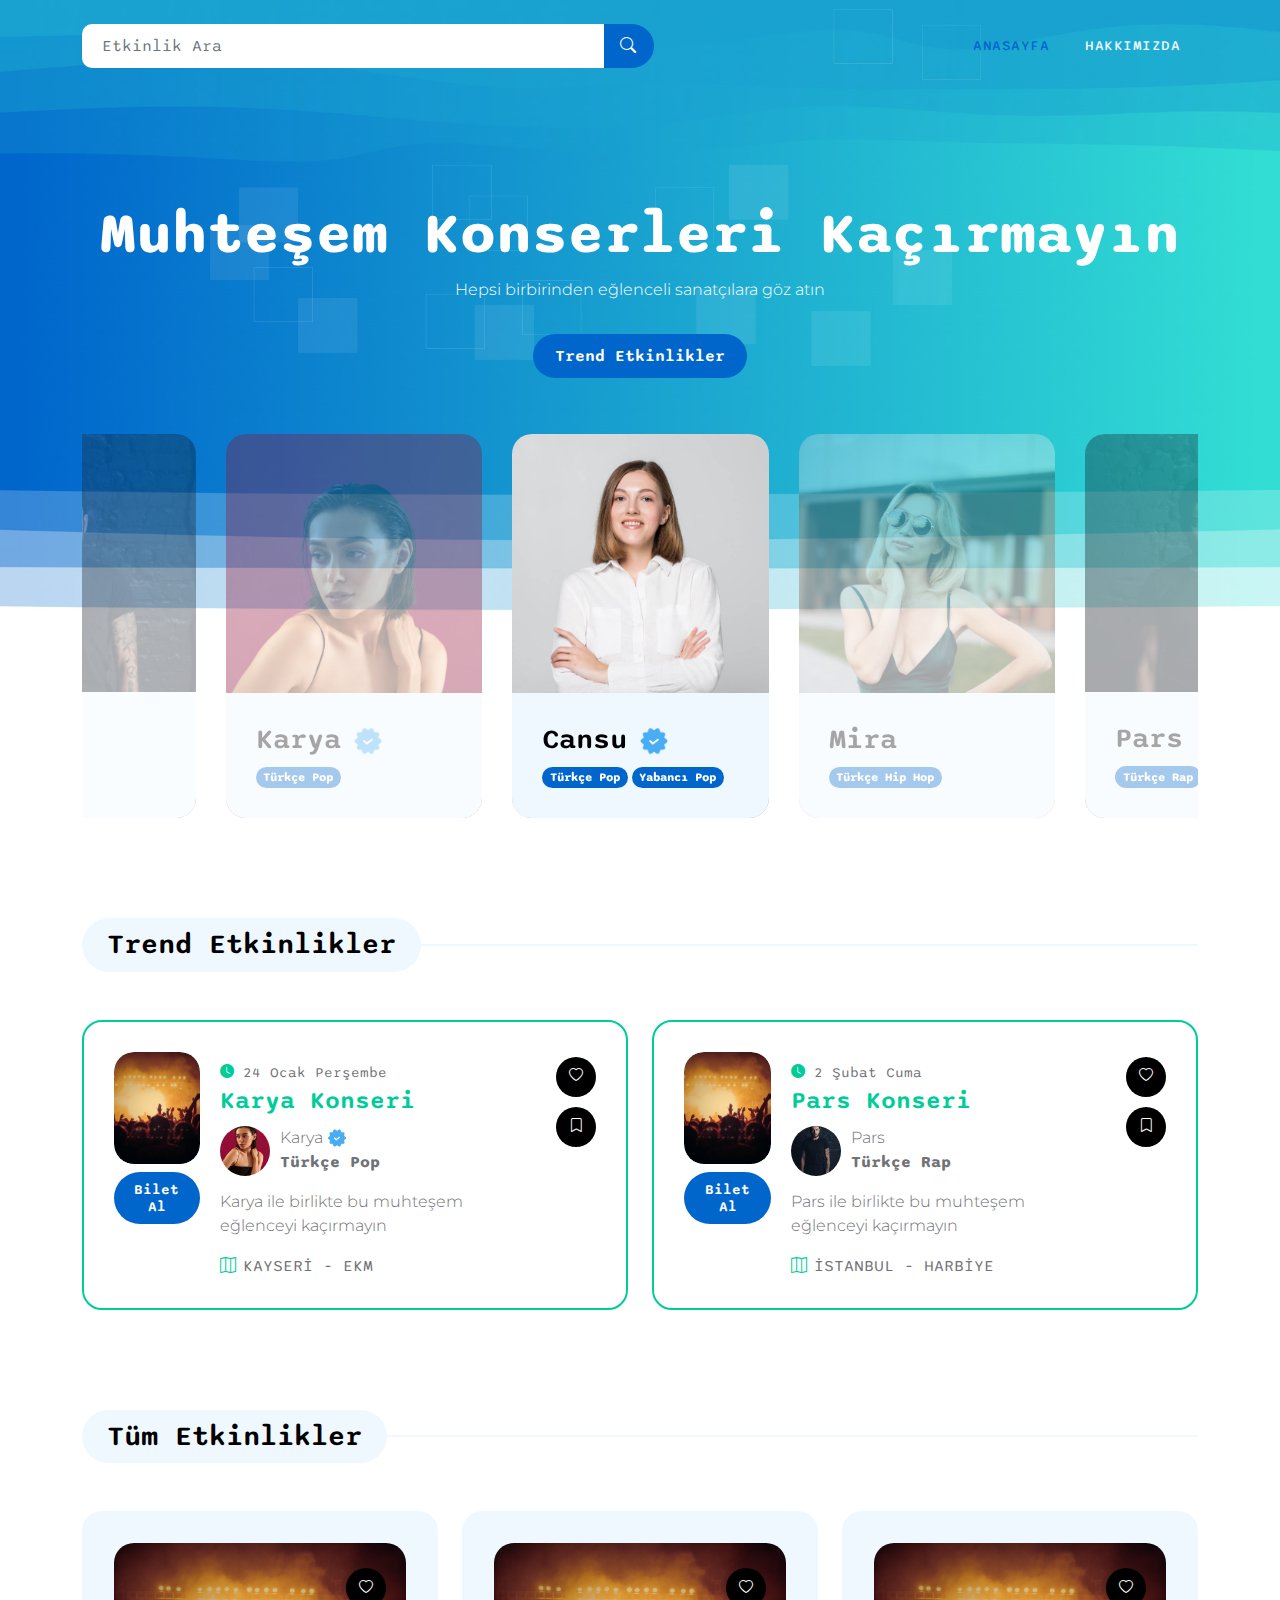
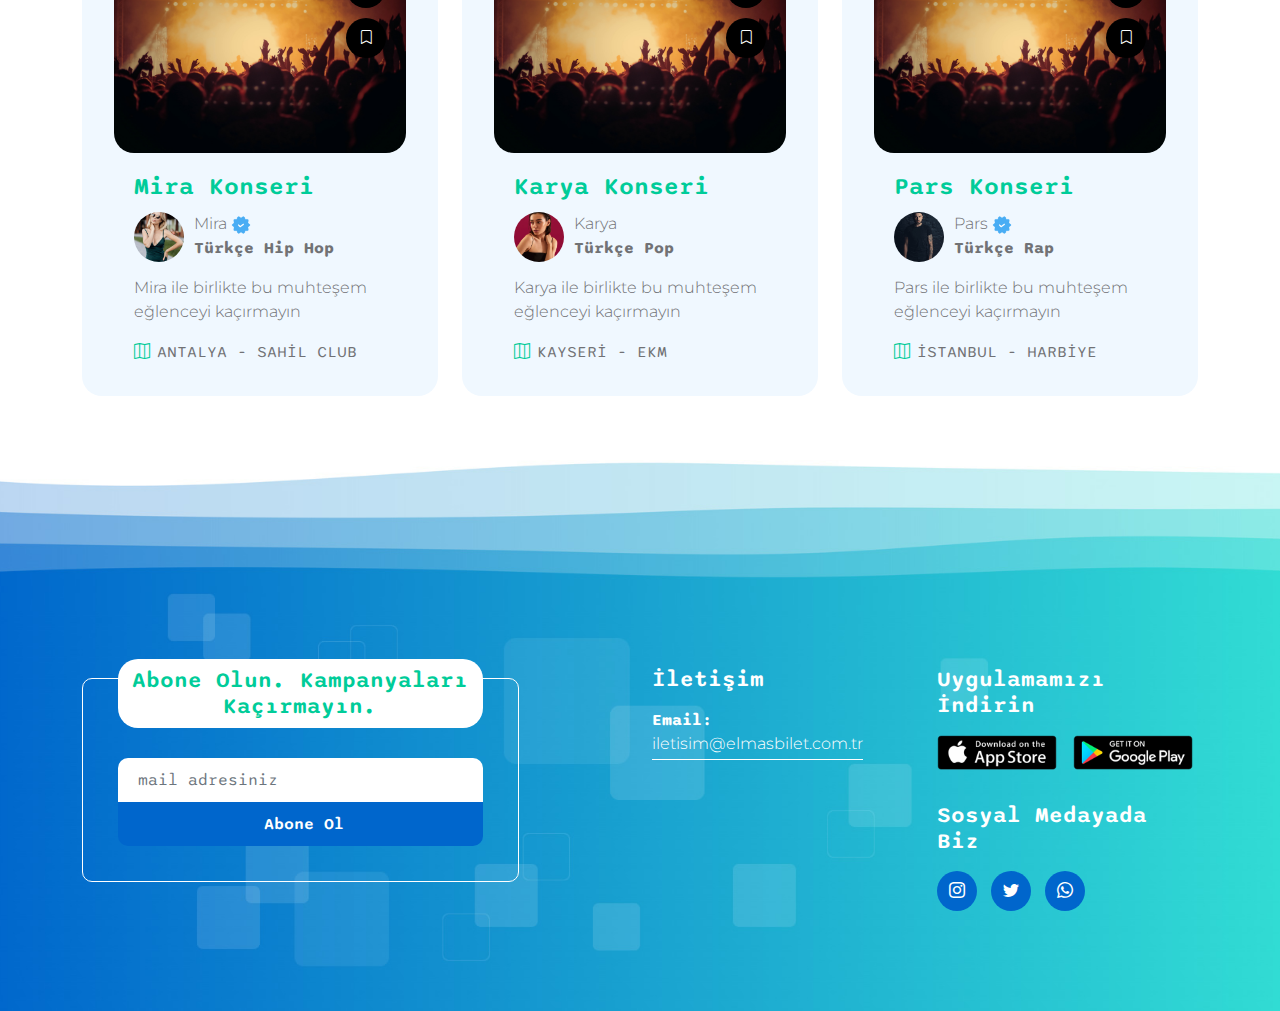
==== commit 89721664: "updated" ====
--- a/index.html
+++ b/index.html
@@ -432,7 +432,7 @@
                                 <div class="custom-block-info">
                                     <h5 class="mb-2">
                                         <a href="pars-detail.html">
-                                            Sarp Konseri
+                                            Pars Konseri
                                         </a>
                                     </h5>
 
